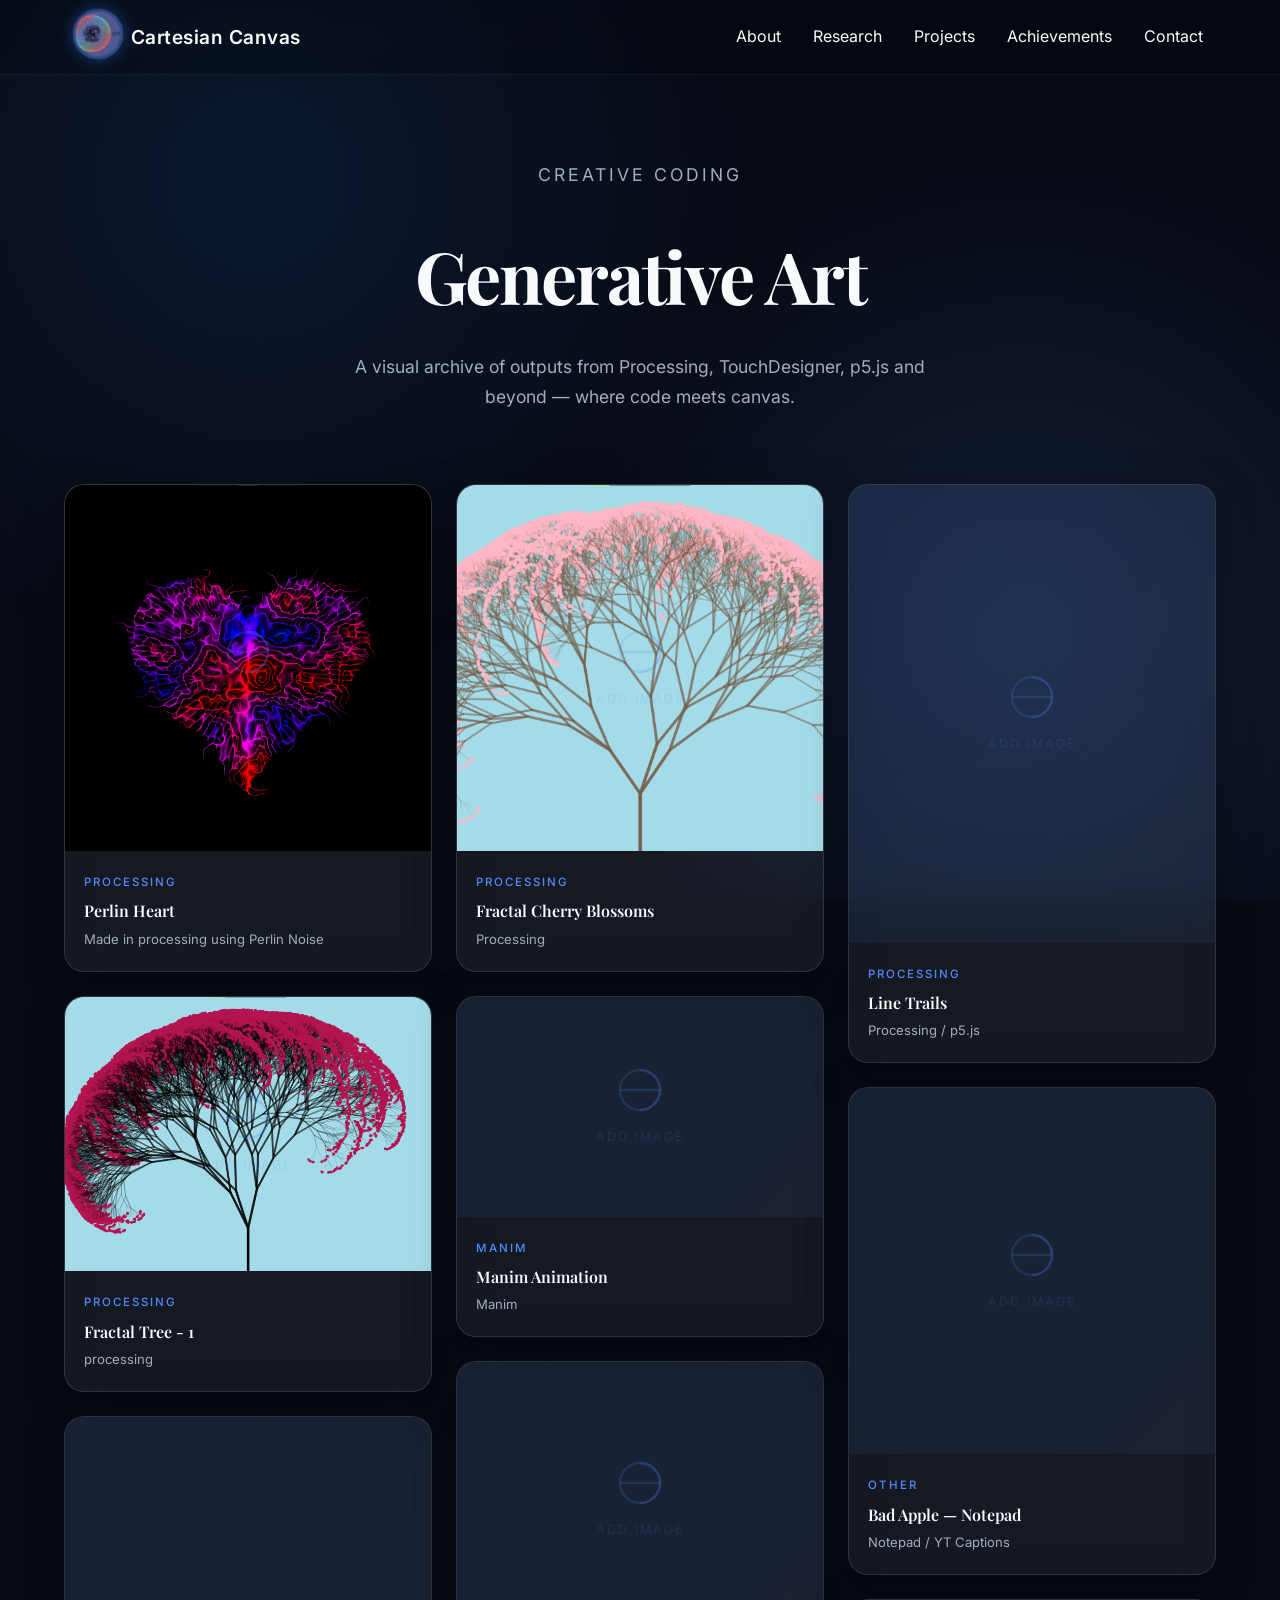
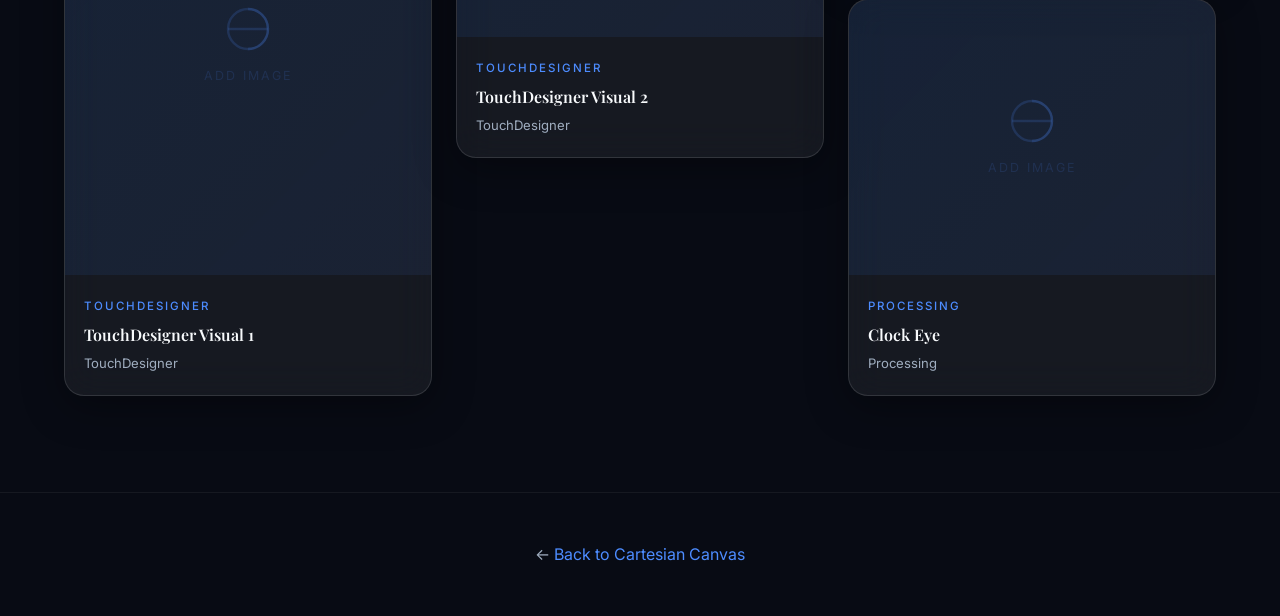
==== art.html @ 74f31d1f "Made art.html(Gallery),changed the logo to webp format and tweaked with some particle values" ====
<!DOCTYPE html>
<html lang="en">
<head>
    <meta charset="UTF-8">
    <meta name="theme-color" content="#080b14">
    <meta name="viewport" content="width=device-width, initial-scale=1.0">
    <title>Generative Art | Cartesian Canvas</title>
    <meta name="description" content="Generative art and creative coding by Shirsendu Talukder">
    <link rel="preconnect" href="https://fonts.googleapis.com">
    <link rel="preconnect" href="https://fonts.gstatic.com" crossorigin>
    <link href="https://fonts.googleapis.com/css2?family=Inter:wght@300;400;500;600;700&family=Playfair+Display:wght@400;600;700&display=swap" rel="stylesheet">
    <style>
        :root {
            --bg: #080b14;
            --bg2: #101626;
            --accent: #1A56B0;
            --accent-light: #4d8cff;
            --text: #f8fafc;
            --muted: #a0aec0;
            --glass: rgba(255,255,255,0.06);
            --glass-border: rgba(255,255,255,0.12);
            --shadow: 0 10px 40px rgba(0,0,0,0.35);
        }

        * { margin: 0; padding: 0; box-sizing: border-box; }
        html { scroll-behavior: smooth; }

        body {
            font-family: 'Inter', sans-serif;
            background: var(--bg);
            color: var(--text);
            overflow-x: hidden;
            line-height: 1.7;
            -webkit-font-smoothing: antialiased;
            -moz-osx-font-smoothing: grayscale;
        }

        body::before {
            content: "";
            position: fixed;
            inset: 0;
            background:
                radial-gradient(circle at 20% 20%, rgba(26,86,176,.18), transparent 40%),
                radial-gradient(circle at 80% 70%, rgba(77,140,255,.15), transparent 40%);
            z-index: -1;
            pointer-events: none;
        }

        /* ── NAVBAR ── */
        .navbar {
            position: fixed;
            top: 0; left: 0;
            width: 100%;
            display: flex;
            justify-content: space-between;
            align-items: center;
            padding: 1rem 6%;
            backdrop-filter: blur(12px);
            background: rgba(0,0,0,0.2);
            border-bottom: 1px solid rgba(255,255,255,0.06);
            z-index: 999;
        }

        .logo {
            display: flex;
            align-items: center;
            gap: 12px;
            text-decoration: none;
            font-size: 1.2rem;
            font-weight: 600;
            color: var(--text);
            letter-spacing: 0.5px;
        }

        .logo-img {
            height: 42px;
            width: 42px;
            object-fit: cover;
            border-radius: 50%;
            border: 2px solid rgba(77,140,255,0.5);
            box-shadow: 0 0 12px rgba(77,140,255,0.3), 0 0 24px rgba(77,140,255,0.1);
            transition: 0.35s ease;
            position: relative;
            top: -3px;
            transform: scale(1.2);
        }

        .logo:hover .logo-img {
            border-color: var(--accent-light);
            box-shadow: 0 0 18px rgba(77,140,255,0.5), 0 0 36px rgba(77,140,255,0.2);
            transform: rotate(8deg) scale(1.08);
        }

        .logo:hover { color: var(--accent-light); }

        .nav-links {
            display: flex;
            list-style: none;
            gap: 2rem;
        }

        .nav-links a {
            color: var(--text);
            text-decoration: none;
            transition: 0.3s;
        }

        .nav-links a:hover { color: var(--accent-light); }

        /* ── HERO ── */
        .gallery-hero {
            padding: 10rem 6% 3rem;
            text-align: center;
        }

        .eyebrow {
            text-transform: uppercase;
            letter-spacing: 3px;
            color: var(--accent-light);
            font-size: 0.85rem;
            margin-bottom: 1rem;
        }

        .gallery-hero h1 {
            font-family: 'Playfair Display', serif;
            font-size: clamp(2.5rem, 6vw, 4.5rem);
            font-weight: 700;
            letter-spacing: -0.03em;
            margin-bottom: 1rem;
        }

        .gallery-hero p {
            color: var(--muted);
            font-size: 1.1rem;
            max-width: 600px;
            margin: 0 auto 1.5rem;
        }

        /* ── FILTER BAR ── */
        .filter-bar {
            display: flex;
            justify-content: center;
            flex-wrap: wrap;
            gap: 0.75rem;
            padding: 0 6% 3rem;
        }

        .filter-btn {
            padding: 0.5rem 1.2rem;
            border-radius: 999px;
            border: 1px solid var(--glass-border);
            background: var(--glass);
            color: var(--muted);
            font-size: 0.85rem;
            cursor: pointer;
            transition: 0.3s;
            font-family: 'Inter', sans-serif;
        }

        .filter-btn:hover,
        .filter-btn.active {
            background: rgba(77,140,255,0.15);
            border-color: rgba(77,140,255,0.4);
            color: var(--accent-light);
        }

        /* ── MASONRY GRID ── */
        .gallery-section {
            width: min(1300px, 90%);
            margin: 0 auto;
            padding-bottom: 6rem;
        }

        .masonry-grid {
            columns: 3;
            column-gap: 1.5rem;
        }

        @media (max-width: 900px) { .masonry-grid { columns: 2; } }
        @media (max-width: 560px) { .masonry-grid { columns: 1; } }

        /* ── ART CARD ── */
        .art-card {
            break-inside: avoid;
            margin-bottom: 1.5rem;
            background: var(--glass);
            backdrop-filter: blur(18px);
            border: 1px solid var(--glass-border);
            border-radius: 20px;
            overflow: hidden;
            box-shadow: var(--shadow);
            cursor: pointer;
            transition: 0.35s;
            display: block;
        }

        .art-card:hover {
            transform: translateY(-6px) scale(1.01);
            border-color: rgba(77,140,255,0.35);
            box-shadow: 0 20px 60px rgba(0,0,0,0.5), 0 0 0 1px rgba(77,140,255,0.15);
        }

        /* Placeholder image area */
        .art-img {
            width: 100%;
            display: block;
            background: linear-gradient(135deg, rgba(26,86,176,0.15), rgba(77,140,255,0.08));
            position: relative;
            overflow: hidden;
        }

        /* Each placeholder has a different aspect ratio for masonry variety */
        .art-img.ratio-1 { padding-top: 100%; }
        .art-img.ratio-2 { padding-top: 75%; }
        .art-img.ratio-3 { padding-top: 125%; }
        .art-img.ratio-4 { padding-top: 60%; }

        .art-img img {
            position: absolute;
            inset: 0;
            width: 100%;
            height: 100%;
            object-fit: cover;
            transition: transform 0.5s ease;
        }

        .art-card:hover .art-img img {
            transform: scale(1.05);
        }

        /* Placeholder SVG shown when no image */
        .placeholder-inner {
            position: absolute;
            inset: 0;
            display: flex;
            flex-direction: column;
            align-items: center;
            justify-content: center;
            gap: 0.75rem;
            color: rgba(77,140,255,0.35);
        }

        .placeholder-inner svg {
            width: 48px;
            height: 48px;
            opacity: 0.5;
        }

        .placeholder-inner span {
            font-size: 0.78rem;
            letter-spacing: 2px;
            text-transform: uppercase;
            opacity: 0.4;
        }

        .card-info {
            padding: 1rem 1.2rem 1.3rem;
        }

        .card-tag {
            font-size: 0.72rem;
            text-transform: uppercase;
            letter-spacing: 2px;
            color: var(--accent-light);
            font-weight: 500;
        }

        .card-title {
            font-family: 'Playfair Display', serif;
            font-size: 1rem;
            font-weight: 600;
            color: var(--text);
            margin-top: 0.2rem;
        }

        .card-tool {
            color: var(--muted);
            font-size: 0.82rem;
            margin-top: 0.2rem;
        }

        /* ── LIGHTBOX ── */
        .lightbox {
            display: none;
            position: fixed;
            inset: 0;
            z-index: 9999;
            background: rgba(0,0,0,0.85);
            backdrop-filter: blur(16px);
            align-items: center;
            justify-content: center;
            padding: 2rem;
        }

        .lightbox.open {
            display: flex;
            animation: fadeIn 0.3s ease;
        }

        .lightbox-inner {
            max-width: 860px;
            width: 100%;
            background: var(--glass);
            border: 1px solid var(--glass-border);
            border-radius: 24px;
            overflow: hidden;
            box-shadow: 0 30px 80px rgba(0,0,0,0.6);
            position: relative;
        }

        .lightbox-img {
            width: 100%;
            max-height: 65vh;
            object-fit: contain;
            display: block;
            background: #0a0d18;
        }

        /* Placeholder for lightbox when no image */
        .lightbox-placeholder {
            width: 100%;
            height: 50vh;
            display: flex;
            align-items: center;
            justify-content: center;
            background: linear-gradient(135deg, rgba(26,86,176,0.12), rgba(77,140,255,0.06));
            color: rgba(77,140,255,0.3);
            font-size: 0.85rem;
            letter-spacing: 2px;
            text-transform: uppercase;
        }

        .lightbox-info {
            padding: 1.5rem 2rem;
        }

        .lightbox-info .card-tag { font-size: 0.78rem; }
        .lightbox-info .card-title {
            font-size: 1.4rem;
            margin: 0.3rem 0 0.5rem;
        }
        .lightbox-info .card-tool { font-size: 0.9rem; }

        .lightbox-close {
            position: absolute;
            top: 1rem; right: 1rem;
            background: rgba(0,0,0,0.5);
            border: 1px solid var(--glass-border);
            color: var(--text);
            width: 36px; height: 36px;
            border-radius: 50%;
            font-size: 1.1rem;
            cursor: pointer;
            display: flex;
            align-items: center;
            justify-content: center;
            transition: 0.2s;
        }

        .lightbox-close:hover {
            background: rgba(77,140,255,0.2);
            border-color: rgba(77,140,255,0.4);
        }

        /* ── FOOTER ── */
        footer {
            text-align: center;
            padding: 3rem 1rem;
            color: var(--muted);
            border-top: 1px solid rgba(255,255,255,0.06);
        }

        footer a {
            color: var(--accent-light);
            text-decoration: none;
        }

        @keyframes fadeIn {
            from { opacity: 0; transform: scale(0.97); }
            to   { opacity: 1; transform: scale(1); }
        }

        /* ── MOBILE ── */
        @media (max-width: 900px) {
            .navbar { flex-direction: column; gap: 1rem; }
            .nav-links { flex-wrap: wrap; justify-content: center; gap: 1rem; }
        }

        /* ── UPLOAD HINT ── */
        .upload-hint {
            text-align: center;
            color: var(--muted);
            font-size: 0.85rem;
            margin-bottom: 2.5rem;
            opacity: 0.6;
        }

        .upload-hint code {
            background: rgba(77,140,255,0.1);
            border: 1px solid rgba(77,140,255,0.2);
            padding: 0.1rem 0.5rem;
            border-radius: 6px;
            color: var(--accent-light);
            font-size: 0.82rem;
        }
    </style>
</head>
<body>

<!-- NAVBAR -->
<nav class="navbar">
    <a href="index.html" class="logo">
        <img src="CartesianCanvas.webp" alt="Cartesian Canvas Logo" class="logo-img">
        Cartesian Canvas
    </a>
    <ul class="nav-links">
        <li><a href="index.html#about">About</a></li>
        <li><a href="index.html#research">Research</a></li>
        <li><a href="index.html#projects">Projects</a></li>
        <li><a href="index.html#achievements">Achievements</a></li>
        <li><a href="index.html#contact">Contact</a></li>
    </ul>
</nav>

<!-- HERO -->
<section class="gallery-hero">
    <p class="eyebrow">Creative Coding</p>
    <h1>Generative Art</h1>
    <p>A visual archive of outputs from Processing, TouchDesigner, p5.js and beyond — where code meets canvas.</p>
</section>

<!-- GALLERY -->
<section class="gallery-section">

    <div class="masonry-grid" id="artGrid">
        <div class="art-card" data-tag="processing" data-title="Perlin Heart" data-tool="Processing" onclick="openLightbox(this)">
            <div class="art-img ratio-1">
                <img src="assets/perlin_heart.png" alt="Perlin Heart">
                <div class="placeholder-inner">
                    <svg viewBox="0 0 24 24" fill="none" stroke="currentColor" stroke-width="1.2"><circle cx="12" cy="12" r="10"/><path d="M12 2a10 10 0 0 1 0 20"/><path d="M2 12h20"/></svg>
                    <span>Add Image</span>
                </div>
            </div>
            <div class="card-info">
                <span class="card-tag">Processing</span>
                <h3 class="card-title">Perlin Heart</h3>
                <p class="card-tool">Made in processing using Perlin Noise</p>
            </div>
        </div>

        <div class="art-card" data-tag="Processing" data-title="Fractal Tree - 1" data-tool="processing" onclick="openLightbox(this)">
            <div class="art-img ratio-2">
                <img src="assets/fractree_1.png" alt="Fractal Tree - 1">
                <div class="placeholder-inner">
                    <svg viewBox="0 0 24 24" fill="none" stroke="currentColor" stroke-width="1.2"><circle cx="12" cy="12" r="10"/><path d="M12 2a10 10 0 0 1 0 20"/><path d="M2 12h20"/></svg>
                    <span>Add Image</span>
                </div>
            </div>
            <div class="card-info">
                <span class="card-tag">processing</span>
                <h3 class="card-title">Fractal Tree - 1</h3>
                <p class="card-tool">processing</p>
            </div>
        </div>

        <div class="art-card" data-tag="touchdesigner" data-title="TouchDesigner Visual 1" data-tool="TouchDesigner" onclick="openLightbox(this)">
            <div class="art-img ratio-3">
                <!-- <img src="art/td-visual-1.png" alt="TouchDesigner Visual"> -->
                <div class="placeholder-inner">
                    <svg viewBox="0 0 24 24" fill="none" stroke="currentColor" stroke-width="1.2"><circle cx="12" cy="12" r="10"/><path d="M12 2a10 10 0 0 1 0 20"/><path d="M2 12h20"/></svg>
                    <span>Add Image</span>
                </div>
            </div>
            <div class="card-info">
                <span class="card-tag">TouchDesigner</span>
                <h3 class="card-title">TouchDesigner Visual 1</h3>
                <p class="card-tool">TouchDesigner</p>
            </div>
        </div>

        <div class="art-card" data-tag="processing" data-title="Fractal Cherry Blossoms" data-tool="Processing" onclick="openLightbox(this)">
            <div class="art-img ratio-1">
            <img src="assets/frac_cherry.png" alt="Fractal Cherry Blossoms">
                <div class="placeholder-inner">
                    <svg viewBox="0 0 24 24" fill="none" stroke="currentColor" stroke-width="1.2"><circle cx="12" cy="12" r="10"/><path d="M12 2a10 10 0 0 1 0 20"/><path d="M2 12h20"/></svg>
                    <span>Add Image</span>
                </div>
            </div>
            <div class="card-info">
                <span class="card-tag">Processing</span>
                <h3 class="card-title">Fractal Cherry Blossoms</h3>
                <p class="card-tool">Processing</p>
            </div>
        </div>

        <div class="art-card" data-tag="manim" data-title="Manim Animation" data-tool="Manim" onclick="openLightbox(this)">
            <div class="art-img ratio-4">
                <!-- <img src="art/manim-1.png" alt="Manim Animation"> -->
                <div class="placeholder-inner">
                    <svg viewBox="0 0 24 24" fill="none" stroke="currentColor" stroke-width="1.2"><circle cx="12" cy="12" r="10"/><path d="M12 2a10 10 0 0 1 0 20"/><path d="M2 12h20"/></svg>
                    <span>Add Image</span>
                </div>
            </div>
            <div class="card-info">
                <span class="card-tag">Manim</span>
                <h3 class="card-title">Manim Animation</h3>
                <p class="card-tool">Manim</p>
            </div>
        </div>

        <div class="art-card" data-tag="touchdesigner" data-title="TouchDesigner Visual 2" data-tool="TouchDesigner" onclick="openLightbox(this)">
            <div class="art-img ratio-2">
                <!-- <img src="art/td-visual-2.png" alt="TouchDesigner Visual 2"> -->
                <div class="placeholder-inner">
                    <svg viewBox="0 0 24 24" fill="none" stroke="currentColor" stroke-width="1.2"><circle cx="12" cy="12" r="10"/><path d="M12 2a10 10 0 0 1 0 20"/><path d="M2 12h20"/></svg>
                    <span>Add Image</span>
                </div>
            </div>
            <div class="card-info">
                <span class="card-tag">TouchDesigner</span>
                <h3 class="card-title">TouchDesigner Visual 2</h3>
                <p class="card-tool">TouchDesigner</p>
            </div>
        </div>

        <div class="art-card" data-tag="processing" data-title="Line Trails" data-tool="Processing / p5.js" onclick="openLightbox(this)">
            <div class="art-img ratio-3">
                <!-- <img src="art/line-trails.png" alt="Line Trails"> -->
                <div class="placeholder-inner">
                    <svg viewBox="0 0 24 24" fill="none" stroke="currentColor" stroke-width="1.2"><circle cx="12" cy="12" r="10"/><path d="M12 2a10 10 0 0 1 0 20"/><path d="M2 12h20"/></svg>
                    <span>Add Image</span>
                </div>
            </div>
            <div class="card-info">
                <span class="card-tag">Processing</span>
                <h3 class="card-title">Line Trails</h3>
                <p class="card-tool">Processing / p5.js</p>
            </div>
        </div>

        <div class="art-card" data-tag="other" data-title="Bad Apple — Notepad" data-tool="Notepad / YT Captions" onclick="openLightbox(this)">
            <div class="art-img ratio-1">
                <!-- <img src="art/bad-apple.png" alt="Bad Apple on Notepad"> -->
                <div class="placeholder-inner">
                    <svg viewBox="0 0 24 24" fill="none" stroke="currentColor" stroke-width="1.2"><circle cx="12" cy="12" r="10"/><path d="M12 2a10 10 0 0 1 0 20"/><path d="M2 12h20"/></svg>
                    <span>Add Image</span>
                </div>
            </div>
            <div class="card-info">
                <span class="card-tag">Other</span>
                <h3 class="card-title">Bad Apple — Notepad</h3>
                <p class="card-tool">Notepad / YT Captions</p>
            </div>
        </div>

        <div class="art-card" data-tag="processing" data-title="Clock Eye" data-tool="Processing" onclick="openLightbox(this)">
            <div class="art-img ratio-2">
                <!-- <img src="art/clock-eye.png" alt="Clock Eye"> -->
                <div class="placeholder-inner">
                    <svg viewBox="0 0 24 24" fill="none" stroke="currentColor" stroke-width="1.2"><circle cx="12" cy="12" r="10"/><path d="M12 2a10 10 0 0 1 0 20"/><path d="M2 12h20"/></svg>
                    <span>Add Image</span>
                </div>
            </div>
            <div class="card-info">
                <span class="card-tag">Processing</span>
                <h3 class="card-title">Clock Eye</h3>
                <p class="card-tool">Processing</p>
            </div>
        </div>

    </div>
</section>

<!-- LIGHTBOX -->
<div class="lightbox" id="lightbox" onclick="closeLightboxOutside(event)">
    <div class="lightbox-inner">
        <button class="lightbox-close" onclick="closeLightbox()">✕</button>
        <div id="lightbox-img-wrap"></div>
        <div class="lightbox-info">
            <span class="card-tag" id="lb-tag"></span>
            <h3 class="card-title" id="lb-title"></h3>
            <p class="card-tool" id="lb-tool"></p>
        </div>
    </div>
</div>

<!-- FOOTER -->
<footer>
    <p>← <a href="index.html">Back to Cartesian Canvas</a></p>
</footer>

<script>
    // Lightbox
    function openLightbox(card) {
        const img = card.querySelector('img');
        const wrap = document.getElementById('lightbox-img-wrap');
        if (img) {
            wrap.innerHTML = `<img class="lightbox-img" src="${img.src}" alt="${img.alt}">`;
        } else {
            wrap.innerHTML = `<div class="lightbox-placeholder">No image yet — add src to this card</div>`;
        }
        document.getElementById('lb-tag').textContent = card.dataset.tag.toUpperCase();
        document.getElementById('lb-title').textContent = card.dataset.title;
        document.getElementById('lb-tool').textContent = card.dataset.tool;
        document.getElementById('lightbox').classList.add('open');
    }

    function closeLightbox() {
        document.getElementById('lightbox').classList.remove('open');
    }

    function closeLightboxOutside(e) {
        if (e.target === document.getElementById('lightbox')) closeLightbox();
    }

    document.addEventListener('keydown', e => {
        if (e.key === 'Escape') closeLightbox();
    });
</script>

</body>
</html>
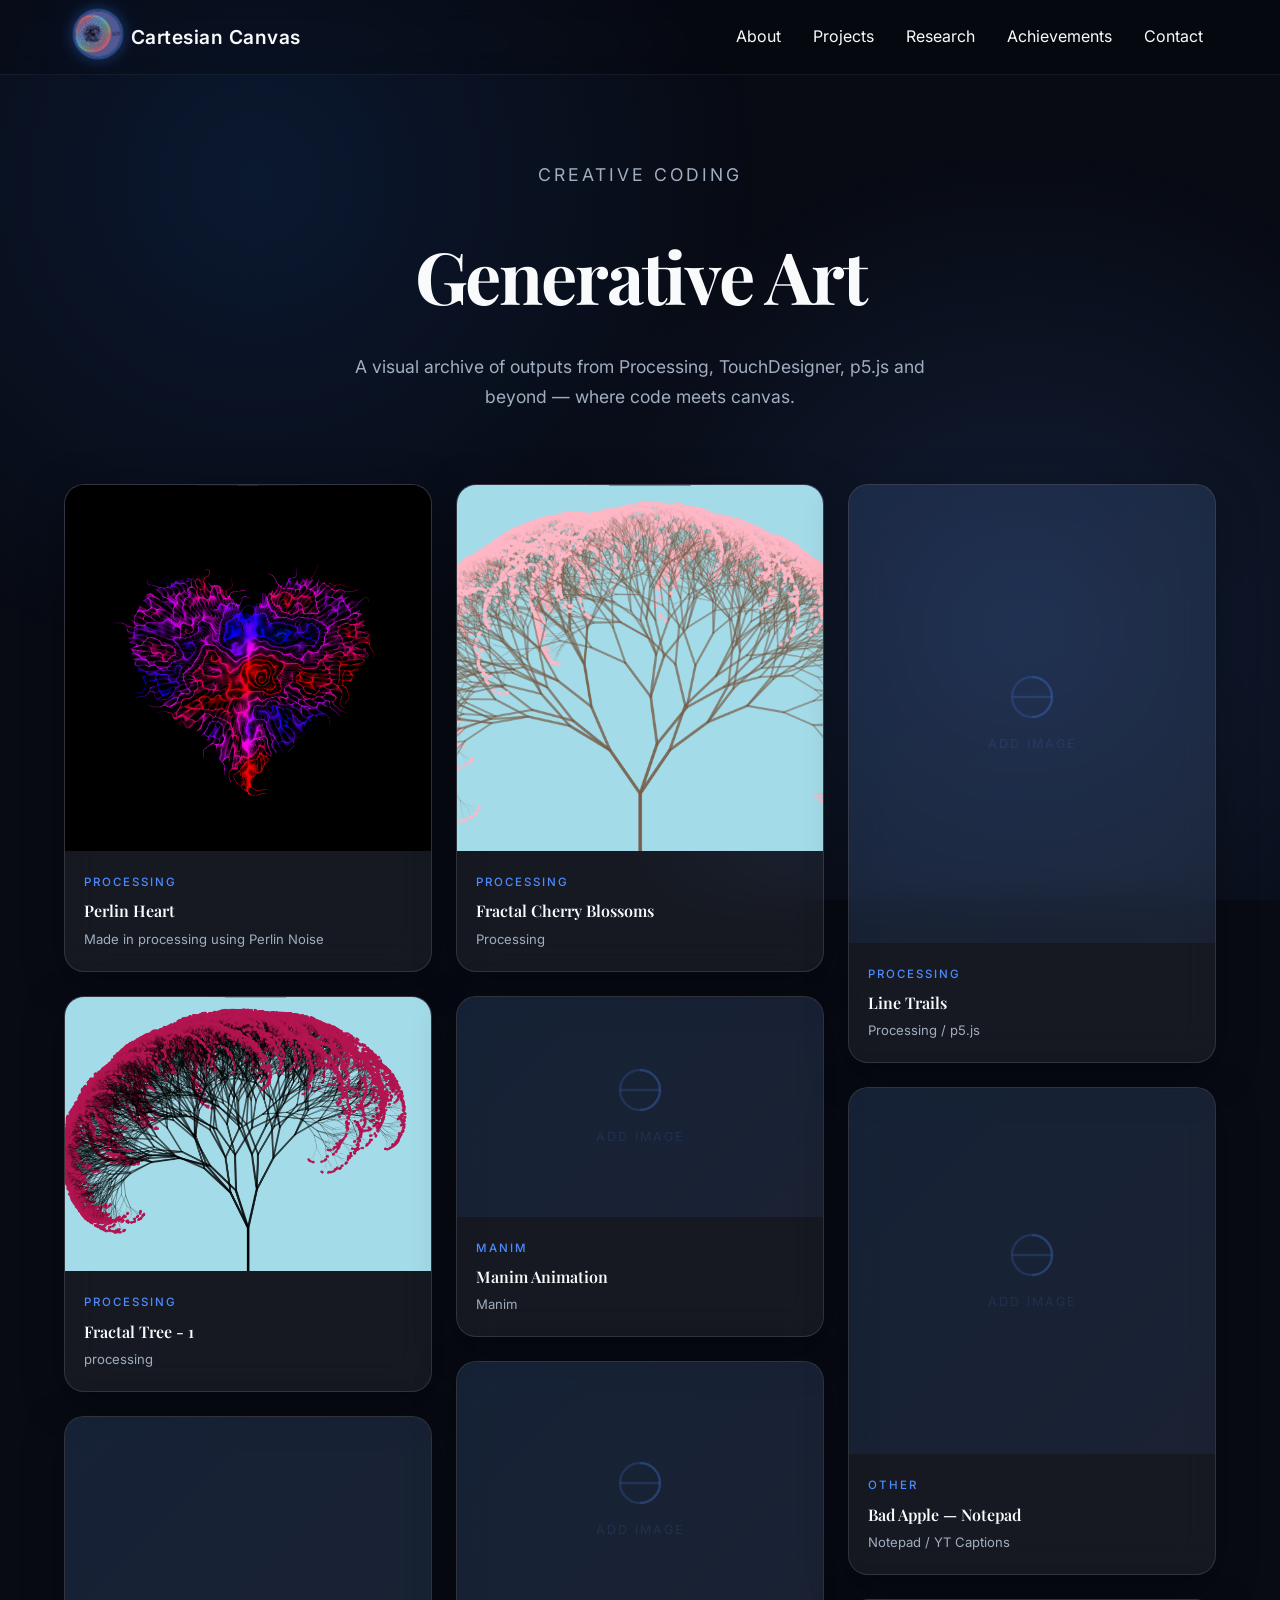
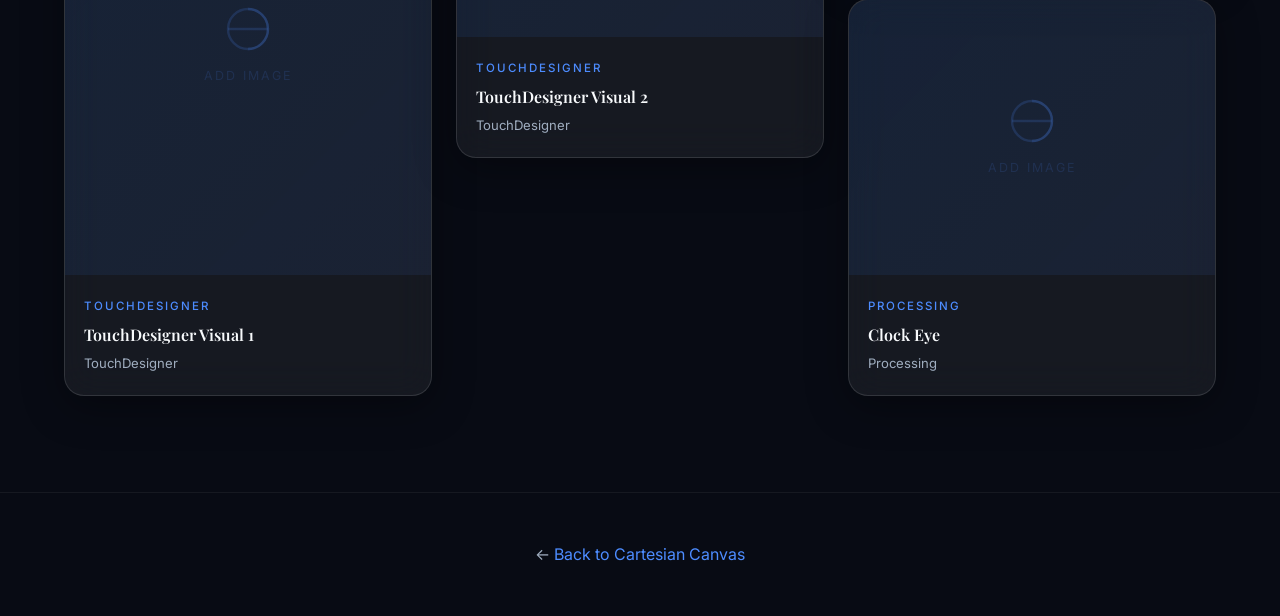
==== commit 7895809a: "Made a new Gallery Section Which contains Desmos Art and Generative Art" ====
--- a/art.html
+++ b/art.html
@@ -415,8 +415,8 @@
     </a>
     <ul class="nav-links">
         <li><a href="index.html#about">About</a></li>
+        <li><a href="index.html#projects">Projects</a></li>
         <li><a href="index.html#research">Research</a></li>
-        <li><a href="index.html#projects">Projects</a></li>
         <li><a href="index.html#achievements">Achievements</a></li>
         <li><a href="index.html#contact">Contact</a></li>
     </ul>
@@ -436,10 +436,6 @@
         <div class="art-card" data-tag="processing" data-title="Perlin Heart" data-tool="Processing" onclick="openLightbox(this)">
             <div class="art-img ratio-1">
                 <img src="assets/perlin_heart.png" alt="Perlin Heart">
-                <div class="placeholder-inner">
-                    <svg viewBox="0 0 24 24" fill="none" stroke="currentColor" stroke-width="1.2"><circle cx="12" cy="12" r="10"/><path d="M12 2a10 10 0 0 1 0 20"/><path d="M2 12h20"/></svg>
-                    <span>Add Image</span>
-                </div>
             </div>
             <div class="card-info">
                 <span class="card-tag">Processing</span>
@@ -451,10 +447,6 @@
         <div class="art-card" data-tag="Processing" data-title="Fractal Tree - 1" data-tool="processing" onclick="openLightbox(this)">
             <div class="art-img ratio-2">
                 <img src="assets/fractree_1.png" alt="Fractal Tree - 1">
-                <div class="placeholder-inner">
-                    <svg viewBox="0 0 24 24" fill="none" stroke="currentColor" stroke-width="1.2"><circle cx="12" cy="12" r="10"/><path d="M12 2a10 10 0 0 1 0 20"/><path d="M2 12h20"/></svg>
-                    <span>Add Image</span>
-                </div>
             </div>
             <div class="card-info">
                 <span class="card-tag">processing</span>
@@ -481,10 +473,6 @@
         <div class="art-card" data-tag="processing" data-title="Fractal Cherry Blossoms" data-tool="Processing" onclick="openLightbox(this)">
             <div class="art-img ratio-1">
             <img src="assets/frac_cherry.png" alt="Fractal Cherry Blossoms">
-                <div class="placeholder-inner">
-                    <svg viewBox="0 0 24 24" fill="none" stroke="currentColor" stroke-width="1.2"><circle cx="12" cy="12" r="10"/><path d="M12 2a10 10 0 0 1 0 20"/><path d="M2 12h20"/></svg>
-                    <span>Add Image</span>
-                </div>
             </div>
             <div class="card-info">
                 <span class="card-tag">Processing</span>
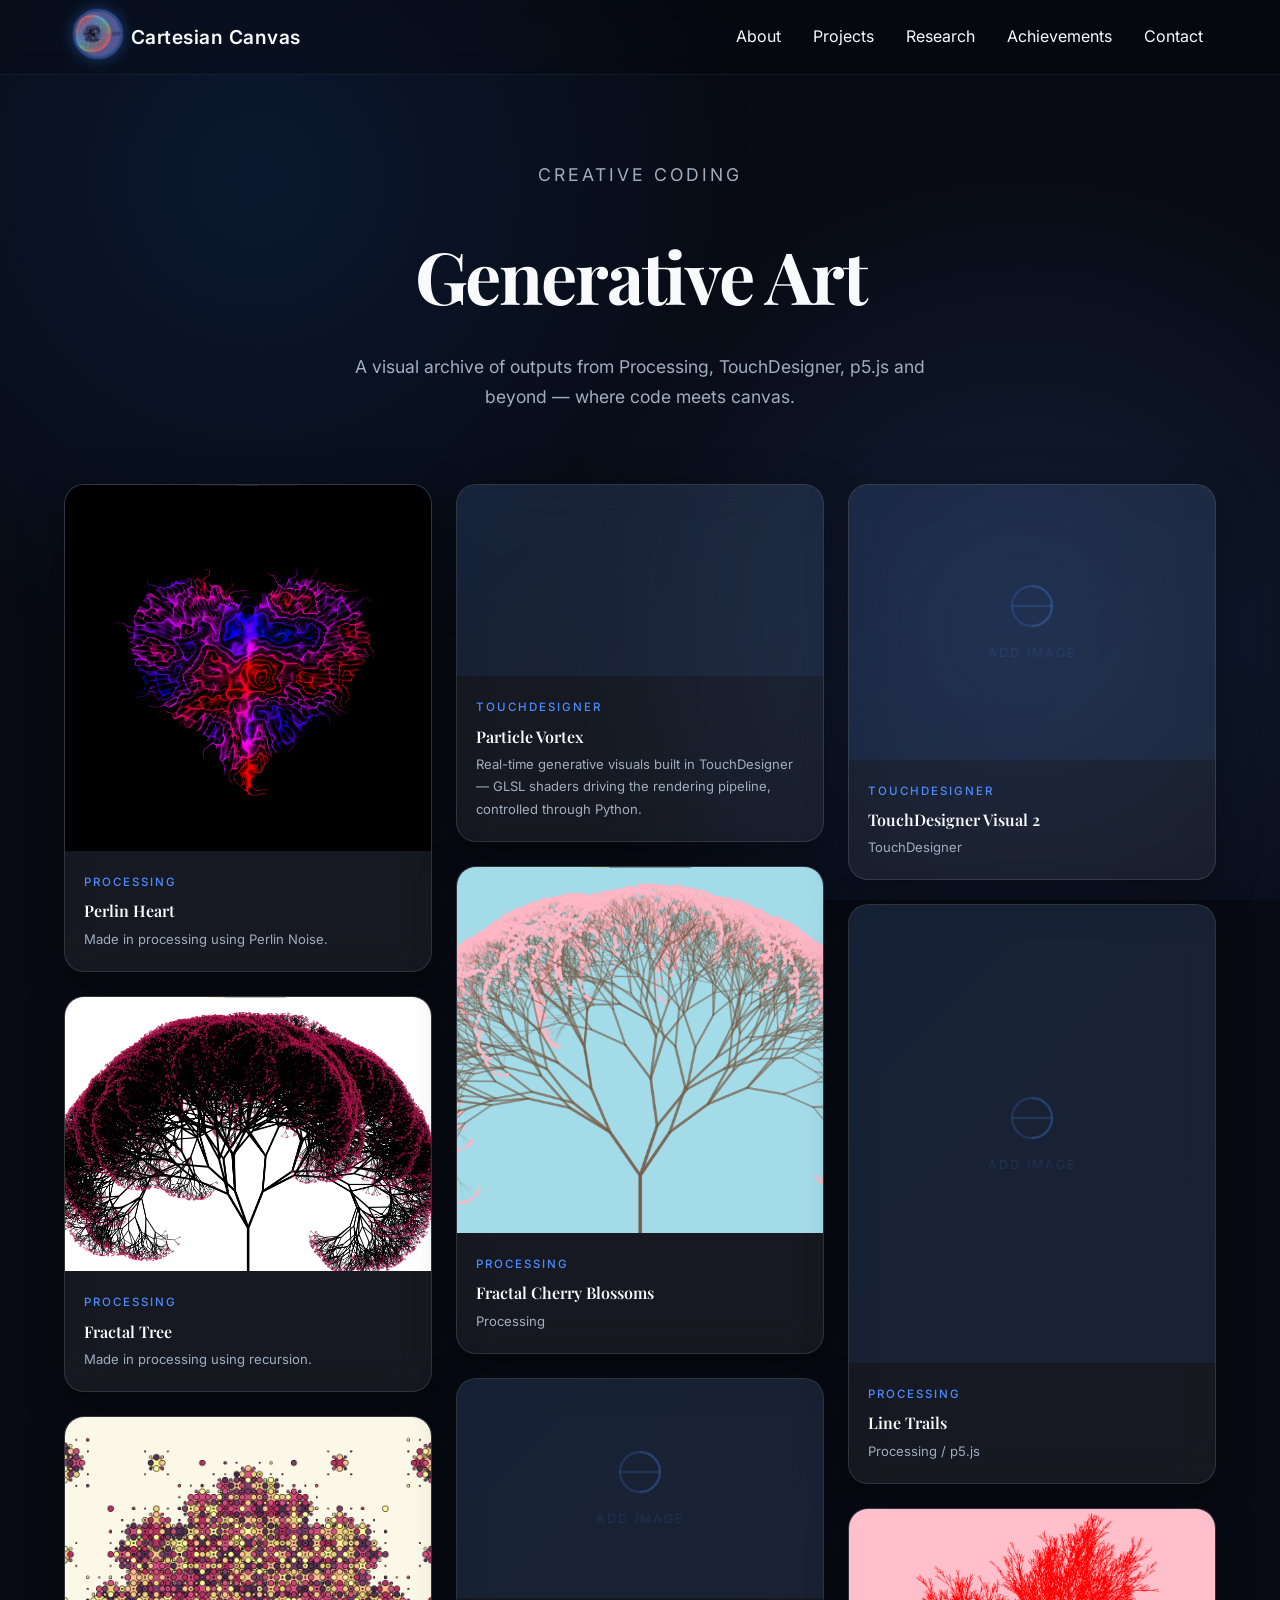
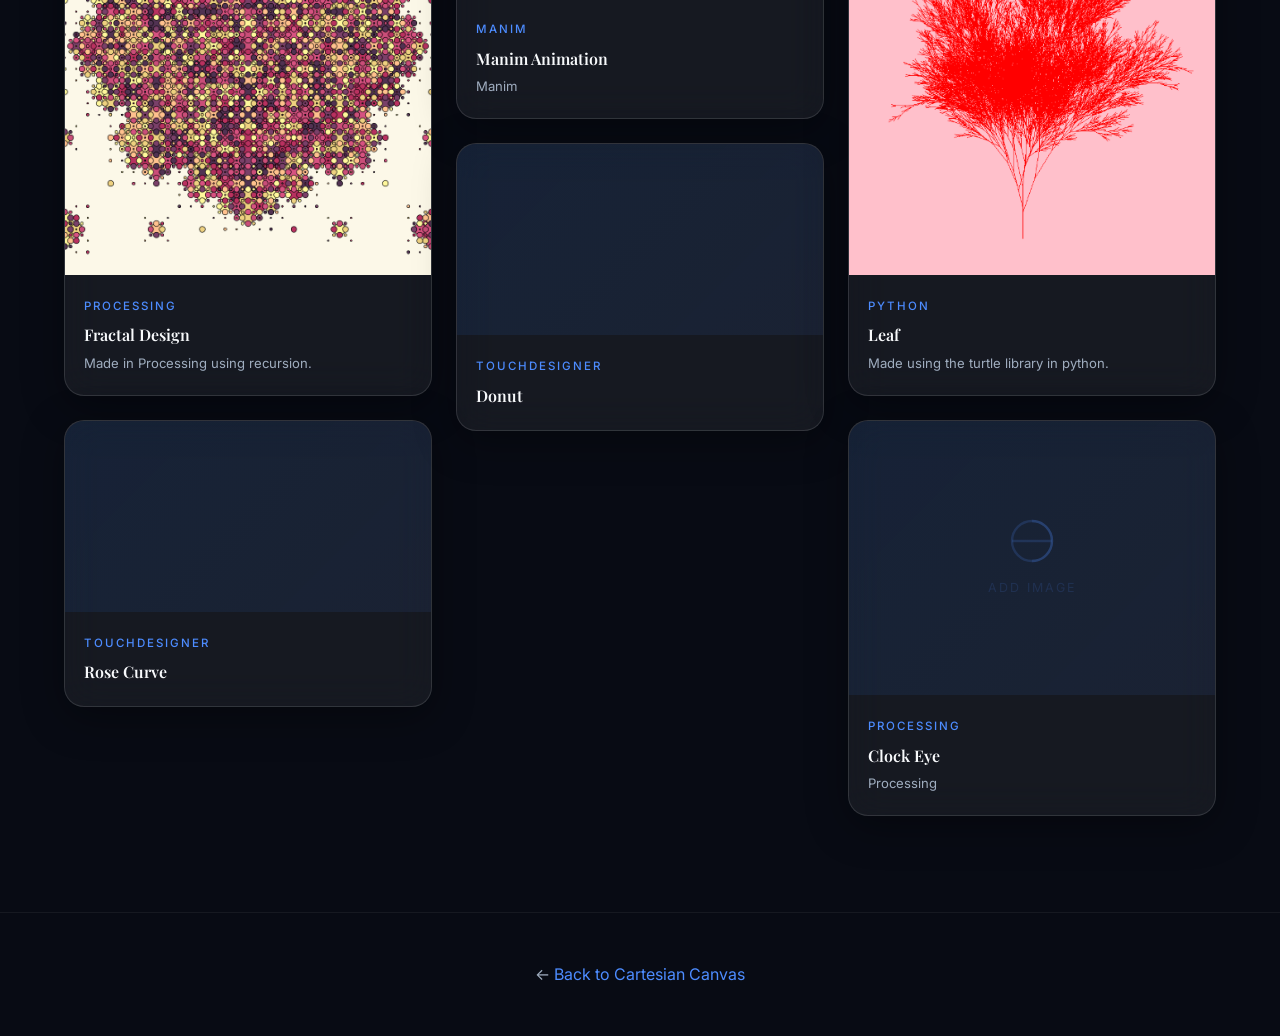
==== commit b3449ca2: "Added Videos" ====
--- a/art.html
+++ b/art.html
@@ -1,610 +1,628 @@
 <!DOCTYPE html>
 <html lang="en">
-<head>
-    <meta charset="UTF-8">
-    <meta name="theme-color" content="#080b14">
-    <meta name="viewport" content="width=device-width, initial-scale=1.0">
-    <title>Generative Art | Cartesian Canvas</title>
-    <meta name="description" content="Generative art and creative coding by Shirsendu Talukder">
-    <link rel="preconnect" href="https://fonts.googleapis.com">
-    <link rel="preconnect" href="https://fonts.gstatic.com" crossorigin>
-    <link href="https://fonts.googleapis.com/css2?family=Inter:wght@300;400;500;600;700&family=Playfair+Display:wght@400;600;700&display=swap" rel="stylesheet">
-    <style>
-        :root {
-            --bg: #080b14;
-            --bg2: #101626;
-            --accent: #1A56B0;
-            --accent-light: #4d8cff;
-            --text: #f8fafc;
-            --muted: #a0aec0;
-            --glass: rgba(255,255,255,0.06);
-            --glass-border: rgba(255,255,255,0.12);
-            --shadow: 0 10px 40px rgba(0,0,0,0.35);
-        }
-
-        * { margin: 0; padding: 0; box-sizing: border-box; }
-        html { scroll-behavior: smooth; }
-
-        body {
-            font-family: 'Inter', sans-serif;
-            background: var(--bg);
-            color: var(--text);
-            overflow-x: hidden;
-            line-height: 1.7;
-            -webkit-font-smoothing: antialiased;
-            -moz-osx-font-smoothing: grayscale;
-        }
-
-        body::before {
-            content: "";
-            position: fixed;
-            inset: 0;
-            background:
-                radial-gradient(circle at 20% 20%, rgba(26,86,176,.18), transparent 40%),
-                radial-gradient(circle at 80% 70%, rgba(77,140,255,.15), transparent 40%);
-            z-index: -1;
-            pointer-events: none;
-        }
-
-        /* ── NAVBAR ── */
-        .navbar {
-            position: fixed;
-            top: 0; left: 0;
-            width: 100%;
-            display: flex;
-            justify-content: space-between;
-            align-items: center;
-            padding: 1rem 6%;
-            backdrop-filter: blur(12px);
-            background: rgba(0,0,0,0.2);
-            border-bottom: 1px solid rgba(255,255,255,0.06);
-            z-index: 999;
-        }
-
-        .logo {
-            display: flex;
-            align-items: center;
-            gap: 12px;
-            text-decoration: none;
-            font-size: 1.2rem;
-            font-weight: 600;
-            color: var(--text);
-            letter-spacing: 0.5px;
-        }
-
-        .logo-img {
-            height: 42px;
-            width: 42px;
-            object-fit: cover;
-            border-radius: 50%;
-            border: 2px solid rgba(77,140,255,0.5);
-            box-shadow: 0 0 12px rgba(77,140,255,0.3), 0 0 24px rgba(77,140,255,0.1);
-            transition: 0.35s ease;
-            position: relative;
-            top: -3px;
-            transform: scale(1.2);
-        }
-
-        .logo:hover .logo-img {
-            border-color: var(--accent-light);
-            box-shadow: 0 0 18px rgba(77,140,255,0.5), 0 0 36px rgba(77,140,255,0.2);
-            transform: rotate(8deg) scale(1.08);
-        }
-
-        .logo:hover { color: var(--accent-light); }
-
-        .nav-links {
-            display: flex;
-            list-style: none;
-            gap: 2rem;
-        }
-
-        .nav-links a {
-            color: var(--text);
-            text-decoration: none;
-            transition: 0.3s;
-        }
-
-        .nav-links a:hover { color: var(--accent-light); }
-
-        /* ── HERO ── */
-        .gallery-hero {
-            padding: 10rem 6% 3rem;
-            text-align: center;
-        }
-
-        .eyebrow {
-            text-transform: uppercase;
-            letter-spacing: 3px;
-            color: var(--accent-light);
-            font-size: 0.85rem;
-            margin-bottom: 1rem;
-        }
-
-        .gallery-hero h1 {
-            font-family: 'Playfair Display', serif;
-            font-size: clamp(2.5rem, 6vw, 4.5rem);
-            font-weight: 700;
-            letter-spacing: -0.03em;
-            margin-bottom: 1rem;
-        }
-
-        .gallery-hero p {
-            color: var(--muted);
-            font-size: 1.1rem;
-            max-width: 600px;
-            margin: 0 auto 1.5rem;
-        }
-
-        /* ── FILTER BAR ── */
-        .filter-bar {
-            display: flex;
-            justify-content: center;
-            flex-wrap: wrap;
-            gap: 0.75rem;
-            padding: 0 6% 3rem;
-        }
-
-        .filter-btn {
-            padding: 0.5rem 1.2rem;
-            border-radius: 999px;
-            border: 1px solid var(--glass-border);
-            background: var(--glass);
-            color: var(--muted);
-            font-size: 0.85rem;
-            cursor: pointer;
-            transition: 0.3s;
-            font-family: 'Inter', sans-serif;
-        }
-
-        .filter-btn:hover,
-        .filter-btn.active {
-            background: rgba(77,140,255,0.15);
-            border-color: rgba(77,140,255,0.4);
-            color: var(--accent-light);
-        }
-
-        /* ── MASONRY GRID ── */
-        .gallery-section {
-            width: min(1300px, 90%);
-            margin: 0 auto;
-            padding-bottom: 6rem;
-        }
-
-        .masonry-grid {
-            columns: 3;
-            column-gap: 1.5rem;
-        }
-
-        @media (max-width: 900px) { .masonry-grid { columns: 2; } }
-        @media (max-width: 560px) { .masonry-grid { columns: 1; } }
-
-        /* ── ART CARD ── */
-        .art-card {
-            break-inside: avoid;
-            margin-bottom: 1.5rem;
-            background: var(--glass);
-            backdrop-filter: blur(18px);
-            border: 1px solid var(--glass-border);
-            border-radius: 20px;
-            overflow: hidden;
-            box-shadow: var(--shadow);
-            cursor: pointer;
-            transition: 0.35s;
-            display: block;
-        }
-
-        .art-card:hover {
-            transform: translateY(-6px) scale(1.01);
-            border-color: rgba(77,140,255,0.35);
-            box-shadow: 0 20px 60px rgba(0,0,0,0.5), 0 0 0 1px rgba(77,140,255,0.15);
-        }
-
-        /* Placeholder image area */
-        .art-img {
-            width: 100%;
-            display: block;
-            background: linear-gradient(135deg, rgba(26,86,176,0.15), rgba(77,140,255,0.08));
-            position: relative;
-            overflow: hidden;
-        }
-
-        /* Each placeholder has a different aspect ratio for masonry variety */
-        .art-img.ratio-1 { padding-top: 100%; }
-        .art-img.ratio-2 { padding-top: 75%; }
-        .art-img.ratio-3 { padding-top: 125%; }
-        .art-img.ratio-4 { padding-top: 60%; }
-
-        .art-img img {
-            position: absolute;
-            inset: 0;
-            width: 100%;
-            height: 100%;
-            object-fit: cover;
-            transition: transform 0.5s ease;
-        }
-
-        .art-card:hover .art-img img {
-            transform: scale(1.05);
-        }
-
-        /* Placeholder SVG shown when no image */
-        .placeholder-inner {
-            position: absolute;
-            inset: 0;
-            display: flex;
-            flex-direction: column;
-            align-items: center;
-            justify-content: center;
-            gap: 0.75rem;
-            color: rgba(77,140,255,0.35);
-        }
-
-        .placeholder-inner svg {
-            width: 48px;
-            height: 48px;
-            opacity: 0.5;
-        }
-
-        .placeholder-inner span {
-            font-size: 0.78rem;
-            letter-spacing: 2px;
-            text-transform: uppercase;
-            opacity: 0.4;
-        }
-
-        .card-info {
-            padding: 1rem 1.2rem 1.3rem;
-        }
-
-        .card-tag {
-            font-size: 0.72rem;
-            text-transform: uppercase;
-            letter-spacing: 2px;
-            color: var(--accent-light);
-            font-weight: 500;
-        }
-
-        .card-title {
-            font-family: 'Playfair Display', serif;
-            font-size: 1rem;
-            font-weight: 600;
-            color: var(--text);
-            margin-top: 0.2rem;
-        }
-
-        .card-tool {
-            color: var(--muted);
-            font-size: 0.82rem;
-            margin-top: 0.2rem;
-        }
-
-        /* ── LIGHTBOX ── */
-        .lightbox {
-            display: none;
-            position: fixed;
-            inset: 0;
-            z-index: 9999;
-            background: rgba(0,0,0,0.85);
-            backdrop-filter: blur(16px);
-            align-items: center;
-            justify-content: center;
-            padding: 2rem;
-        }
-
-        .lightbox.open {
-            display: flex;
-            animation: fadeIn 0.3s ease;
-        }
-
-        .lightbox-inner {
-            max-width: 860px;
-            width: 100%;
-            background: var(--glass);
-            border: 1px solid var(--glass-border);
-            border-radius: 24px;
-            overflow: hidden;
-            box-shadow: 0 30px 80px rgba(0,0,0,0.6);
-            position: relative;
-        }
-
-        .lightbox-img {
-            width: 100%;
-            max-height: 65vh;
-            object-fit: contain;
-            display: block;
-            background: #0a0d18;
-        }
-
-        /* Placeholder for lightbox when no image */
-        .lightbox-placeholder {
-            width: 100%;
-            height: 50vh;
-            display: flex;
-            align-items: center;
-            justify-content: center;
-            background: linear-gradient(135deg, rgba(26,86,176,0.12), rgba(77,140,255,0.06));
-            color: rgba(77,140,255,0.3);
-            font-size: 0.85rem;
-            letter-spacing: 2px;
-            text-transform: uppercase;
-        }
-
-        .lightbox-info {
-            padding: 1.5rem 2rem;
-        }
-
-        .lightbox-info .card-tag { font-size: 0.78rem; }
-        .lightbox-info .card-title {
-            font-size: 1.4rem;
-            margin: 0.3rem 0 0.5rem;
-        }
-        .lightbox-info .card-tool { font-size: 0.9rem; }
-
-        .lightbox-close {
-            position: absolute;
-            top: 1rem; right: 1rem;
-            background: rgba(0,0,0,0.5);
-            border: 1px solid var(--glass-border);
-            color: var(--text);
-            width: 36px; height: 36px;
-            border-radius: 50%;
-            font-size: 1.1rem;
-            cursor: pointer;
-            display: flex;
-            align-items: center;
-            justify-content: center;
-            transition: 0.2s;
-        }
-
-        .lightbox-close:hover {
-            background: rgba(77,140,255,0.2);
-            border-color: rgba(77,140,255,0.4);
-        }
-
-        /* ── FOOTER ── */
-        footer {
-            text-align: center;
-            padding: 3rem 1rem;
-            color: var(--muted);
-            border-top: 1px solid rgba(255,255,255,0.06);
-        }
-
-        footer a {
-            color: var(--accent-light);
-            text-decoration: none;
-        }
-
-        @keyframes fadeIn {
-            from { opacity: 0; transform: scale(0.97); }
-            to   { opacity: 1; transform: scale(1); }
-        }
-
-        /* ── MOBILE ── */
-        @media (max-width: 900px) {
-            .navbar { flex-direction: column; gap: 1rem; }
-            .nav-links { flex-wrap: wrap; justify-content: center; gap: 1rem; }
-        }
-
-        /* ── UPLOAD HINT ── */
-        .upload-hint {
-            text-align: center;
-            color: var(--muted);
-            font-size: 0.85rem;
-            margin-bottom: 2.5rem;
-            opacity: 0.6;
-        }
-
-        .upload-hint code {
-            background: rgba(77,140,255,0.1);
-            border: 1px solid rgba(77,140,255,0.2);
-            padding: 0.1rem 0.5rem;
-            border-radius: 6px;
-            color: var(--accent-light);
-            font-size: 0.82rem;
-        }
-    </style>
-</head>
-<body>
-
-<!-- NAVBAR -->
-<nav class="navbar">
-    <a href="index.html" class="logo">
-        <img src="CartesianCanvas.webp" alt="Cartesian Canvas Logo" class="logo-img">
-        Cartesian Canvas
-    </a>
-    <ul class="nav-links">
-        <li><a href="index.html#about">About</a></li>
-        <li><a href="index.html#projects">Projects</a></li>
-        <li><a href="index.html#research">Research</a></li>
-        <li><a href="index.html#achievements">Achievements</a></li>
-        <li><a href="index.html#contact">Contact</a></li>
-    </ul>
-</nav>
-
-<!-- HERO -->
-<section class="gallery-hero">
-    <p class="eyebrow">Creative Coding</p>
-    <h1>Generative Art</h1>
-    <p>A visual archive of outputs from Processing, TouchDesigner, p5.js and beyond — where code meets canvas.</p>
-</section>
-
-<!-- GALLERY -->
-<section class="gallery-section">
-
-    <div class="masonry-grid" id="artGrid">
-        <div class="art-card" data-tag="processing" data-title="Perlin Heart" data-tool="Processing" onclick="openLightbox(this)">
-            <div class="art-img ratio-1">
-                <img src="assets/perlin_heart.png" alt="Perlin Heart">
-            </div>
-            <div class="card-info">
-                <span class="card-tag">Processing</span>
-                <h3 class="card-title">Perlin Heart</h3>
-                <p class="card-tool">Made in processing using Perlin Noise</p>
-            </div>
-        </div>
-
-        <div class="art-card" data-tag="Processing" data-title="Fractal Tree - 1" data-tool="processing" onclick="openLightbox(this)">
-            <div class="art-img ratio-2">
-                <img src="assets/fractree_1.png" alt="Fractal Tree - 1">
-            </div>
-            <div class="card-info">
-                <span class="card-tag">processing</span>
-                <h3 class="card-title">Fractal Tree - 1</h3>
-                <p class="card-tool">processing</p>
-            </div>
-        </div>
-
-        <div class="art-card" data-tag="touchdesigner" data-title="TouchDesigner Visual 1" data-tool="TouchDesigner" onclick="openLightbox(this)">
-            <div class="art-img ratio-3">
-                <!-- <img src="art/td-visual-1.png" alt="TouchDesigner Visual"> -->
-                <div class="placeholder-inner">
-                    <svg viewBox="0 0 24 24" fill="none" stroke="currentColor" stroke-width="1.2"><circle cx="12" cy="12" r="10"/><path d="M12 2a10 10 0 0 1 0 20"/><path d="M2 12h20"/></svg>
-                    <span>Add Image</span>
-                </div>
-            </div>
-            <div class="card-info">
-                <span class="card-tag">TouchDesigner</span>
-                <h3 class="card-title">TouchDesigner Visual 1</h3>
-                <p class="card-tool">TouchDesigner</p>
-            </div>
-        </div>
-
-        <div class="art-card" data-tag="processing" data-title="Fractal Cherry Blossoms" data-tool="Processing" onclick="openLightbox(this)">
-            <div class="art-img ratio-1">
-            <img src="assets/frac_cherry.png" alt="Fractal Cherry Blossoms">
-            </div>
-            <div class="card-info">
-                <span class="card-tag">Processing</span>
-                <h3 class="card-title">Fractal Cherry Blossoms</h3>
-                <p class="card-tool">Processing</p>
-            </div>
-        </div>
-
-        <div class="art-card" data-tag="manim" data-title="Manim Animation" data-tool="Manim" onclick="openLightbox(this)">
-            <div class="art-img ratio-4">
-                <!-- <img src="art/manim-1.png" alt="Manim Animation"> -->
-                <div class="placeholder-inner">
-                    <svg viewBox="0 0 24 24" fill="none" stroke="currentColor" stroke-width="1.2"><circle cx="12" cy="12" r="10"/><path d="M12 2a10 10 0 0 1 0 20"/><path d="M2 12h20"/></svg>
-                    <span>Add Image</span>
-                </div>
-            </div>
-            <div class="card-info">
-                <span class="card-tag">Manim</span>
-                <h3 class="card-title">Manim Animation</h3>
-                <p class="card-tool">Manim</p>
-            </div>
-        </div>
-
-        <div class="art-card" data-tag="touchdesigner" data-title="TouchDesigner Visual 2" data-tool="TouchDesigner" onclick="openLightbox(this)">
-            <div class="art-img ratio-2">
-                <!-- <img src="art/td-visual-2.png" alt="TouchDesigner Visual 2"> -->
-                <div class="placeholder-inner">
-                    <svg viewBox="0 0 24 24" fill="none" stroke="currentColor" stroke-width="1.2"><circle cx="12" cy="12" r="10"/><path d="M12 2a10 10 0 0 1 0 20"/><path d="M2 12h20"/></svg>
-                    <span>Add Image</span>
-                </div>
-            </div>
-            <div class="card-info">
-                <span class="card-tag">TouchDesigner</span>
-                <h3 class="card-title">TouchDesigner Visual 2</h3>
-                <p class="card-tool">TouchDesigner</p>
-            </div>
-        </div>
-
-        <div class="art-card" data-tag="processing" data-title="Line Trails" data-tool="Processing / p5.js" onclick="openLightbox(this)">
-            <div class="art-img ratio-3">
-                <!-- <img src="art/line-trails.png" alt="Line Trails"> -->
-                <div class="placeholder-inner">
-                    <svg viewBox="0 0 24 24" fill="none" stroke="currentColor" stroke-width="1.2"><circle cx="12" cy="12" r="10"/><path d="M12 2a10 10 0 0 1 0 20"/><path d="M2 12h20"/></svg>
-                    <span>Add Image</span>
-                </div>
-            </div>
-            <div class="card-info">
-                <span class="card-tag">Processing</span>
-                <h3 class="card-title">Line Trails</h3>
-                <p class="card-tool">Processing / p5.js</p>
-            </div>
-        </div>
-
-        <div class="art-card" data-tag="other" data-title="Bad Apple — Notepad" data-tool="Notepad / YT Captions" onclick="openLightbox(this)">
-            <div class="art-img ratio-1">
-                <!-- <img src="art/bad-apple.png" alt="Bad Apple on Notepad"> -->
-                <div class="placeholder-inner">
-                    <svg viewBox="0 0 24 24" fill="none" stroke="currentColor" stroke-width="1.2"><circle cx="12" cy="12" r="10"/><path d="M12 2a10 10 0 0 1 0 20"/><path d="M2 12h20"/></svg>
-                    <span>Add Image</span>
-                </div>
-            </div>
-            <div class="card-info">
-                <span class="card-tag">Other</span>
-                <h3 class="card-title">Bad Apple — Notepad</h3>
-                <p class="card-tool">Notepad / YT Captions</p>
-            </div>
-        </div>
-
-        <div class="art-card" data-tag="processing" data-title="Clock Eye" data-tool="Processing" onclick="openLightbox(this)">
-            <div class="art-img ratio-2">
-                <!-- <img src="art/clock-eye.png" alt="Clock Eye"> -->
-                <div class="placeholder-inner">
-                    <svg viewBox="0 0 24 24" fill="none" stroke="currentColor" stroke-width="1.2"><circle cx="12" cy="12" r="10"/><path d="M12 2a10 10 0 0 1 0 20"/><path d="M2 12h20"/></svg>
-                    <span>Add Image</span>
-                </div>
-            </div>
-            <div class="card-info">
-                <span class="card-tag">Processing</span>
-                <h3 class="card-title">Clock Eye</h3>
-                <p class="card-tool">Processing</p>
-            </div>
-        </div>
-
-    </div>
-</section>
-
-<!-- LIGHTBOX -->
-<div class="lightbox" id="lightbox" onclick="closeLightboxOutside(event)">
-    <div class="lightbox-inner">
-        <button class="lightbox-close" onclick="closeLightbox()">✕</button>
-        <div id="lightbox-img-wrap"></div>
-        <div class="lightbox-info">
-            <span class="card-tag" id="lb-tag"></span>
-            <h3 class="card-title" id="lb-title"></h3>
-            <p class="card-tool" id="lb-tool"></p>
-        </div>
-    </div>
-</div>
-
-<!-- FOOTER -->
-<footer>
-    <p>← <a href="index.html">Back to Cartesian Canvas</a></p>
-</footer>
-
-<script>
-    // Lightbox
-    function openLightbox(card) {
-        const img = card.querySelector('img');
-        const wrap = document.getElementById('lightbox-img-wrap');
-        if (img) {
-            wrap.innerHTML = `<img class="lightbox-img" src="${img.src}" alt="${img.alt}">`;
-        } else {
-            wrap.innerHTML = `<div class="lightbox-placeholder">No image yet — add src to this card</div>`;
-        }
-        document.getElementById('lb-tag').textContent = card.dataset.tag.toUpperCase();
-        document.getElementById('lb-title').textContent = card.dataset.title;
-        document.getElementById('lb-tool').textContent = card.dataset.tool;
-        document.getElementById('lightbox').classList.add('open');
-    }
-
-    function closeLightbox() {
-        document.getElementById('lightbox').classList.remove('open');
-    }
-
-    function closeLightboxOutside(e) {
-        if (e.target === document.getElementById('lightbox')) closeLightbox();
-    }
-
-    document.addEventListener('keydown', e => {
-        if (e.key === 'Escape') closeLightbox();
-    });
-</script>
-
-</body>
-</html>
+   <head>
+      <meta charset="UTF-8">
+      <meta name="theme-color" content="#080b14">
+      <meta name="viewport" content="width=device-width, initial-scale=1.0">
+      <title>Generative Art | Cartesian Canvas</title>
+      <meta name="description" content="Generative art and creative coding by Shirsendu Talukder">
+      <link rel="preconnect" href="https://fonts.googleapis.com">
+      <link rel="preconnect" href="https://fonts.gstatic.com" crossorigin>
+      <link href="https://fonts.googleapis.com/css2?family=Inter:wght@300;400;500;600;700&family=Playfair+Display:wght@400;600;700&display=swap" rel="stylesheet">
+      <style>
+         :root {
+         --bg: #080b14;
+         --bg2: #101626;
+         --accent: #1A56B0;
+         --accent-light: #4d8cff;
+         --text: #f8fafc;
+         --muted: #a0aec0;
+         --glass: rgba(255,255,255,0.06);
+         --glass-border: rgba(255,255,255,0.12);
+         --shadow: 0 10px 40px rgba(0,0,0,0.35);
+         }
+         * { margin: 0; padding: 0; box-sizing: border-box; }
+         html { scroll-behavior: smooth; }
+         body {
+         font-family: 'Inter', sans-serif;
+         background: var(--bg);
+         color: var(--text);
+         overflow-x: hidden;
+         line-height: 1.7;
+         -webkit-font-smoothing: antialiased;
+         -moz-osx-font-smoothing: grayscale;
+         }
+         body::before {
+         content: "";
+         position: fixed;
+         inset: 0;
+         background:
+         radial-gradient(circle at 20% 20%, rgba(26,86,176,.18), transparent 40%),
+         radial-gradient(circle at 80% 70%, rgba(77,140,255,.15), transparent 40%);
+         z-index: -1;
+         pointer-events: none;
+         }
+         /* ── NAVBAR ── */
+         .navbar {
+         position: fixed;
+         top: 0; left: 0;
+         width: 100%;
+         display: flex;
+         justify-content: space-between;
+         align-items: center;
+         padding: 1rem 6%;
+         backdrop-filter: blur(12px);
+         background: rgba(0,0,0,0.2);
+         border-bottom: 1px solid rgba(255,255,255,0.06);
+         z-index: 999;
+         }
+         .logo {
+         display: flex;
+         align-items: center;
+         gap: 12px;
+         text-decoration: none;
+         font-size: 1.2rem;
+         font-weight: 600;
+         color: var(--text);
+         letter-spacing: 0.5px;
+         }
+         .logo-img {
+         height: 42px;
+         width: 42px;
+         object-fit: cover;
+         border-radius: 50%;
+         border: 2px solid rgba(77,140,255,0.5);
+         box-shadow: 0 0 12px rgba(77,140,255,0.3), 0 0 24px rgba(77,140,255,0.1);
+         transition: 0.35s ease;
+         position: relative;
+         top: -3px;
+         transform: scale(1.2);
+         }
+         .logo:hover .logo-img {
+         border-color: var(--accent-light);
+         box-shadow: 0 0 18px rgba(77,140,255,0.5), 0 0 36px rgba(77,140,255,0.2);
+         transform: rotate(8deg) scale(1.08);
+         }
+         .logo:hover { color: var(--accent-light); }
+         .nav-links {
+         display: flex;
+         list-style: none;
+         gap: 2rem;
+         }
+         .nav-links a {
+         color: var(--text);
+         text-decoration: none;
+         transition: 0.3s;
+         }
+         .nav-links a:hover { color: var(--accent-light); }
+         /* ── HERO ── */
+         .gallery-hero {
+         padding: 10rem 6% 3rem;
+         text-align: center;
+         }
+         .eyebrow {
+         text-transform: uppercase;
+         letter-spacing: 3px;
+         color: var(--accent-light);
+         font-size: 0.85rem;
+         margin-bottom: 1rem;
+         }
+         .gallery-hero h1 {
+         font-family: 'Playfair Display', serif;
+         font-size: clamp(2.5rem, 6vw, 4.5rem);
+         font-weight: 700;
+         letter-spacing: -0.03em;
+         margin-bottom: 1rem;
+         }
+         .gallery-hero p {
+         color: var(--muted);
+         font-size: 1.1rem;
+         max-width: 600px;
+         margin: 0 auto 1.5rem;
+         }
+         /* ── FILTER BAR ── */
+         .filter-bar {
+         display: flex;
+         justify-content: center;
+         flex-wrap: wrap;
+         gap: 0.75rem;
+         padding: 0 6% 3rem;
+         }
+         .filter-btn {
+         padding: 0.5rem 1.2rem;
+         border-radius: 999px;
+         border: 1px solid var(--glass-border);
+         background: var(--glass);
+         color: var(--muted);
+         font-size: 0.85rem;
+         cursor: pointer;
+         transition: 0.3s;
+         font-family: 'Inter', sans-serif;
+         }
+         .filter-btn:hover,
+         .filter-btn.active {
+         background: rgba(77,140,255,0.15);
+         border-color: rgba(77,140,255,0.4);
+         color: var(--accent-light);
+         }
+         /* ── MASONRY GRID ── */
+         .gallery-section {
+         width: min(1300px, 90%);
+         margin: 0 auto;
+         padding-bottom: 6rem;
+         }
+         .masonry-grid {
+         columns: 3;
+         column-gap: 1.5rem;
+         }
+         @media (max-width: 900px) { .masonry-grid { columns: 2; } }
+         @media (max-width: 560px) { .masonry-grid { columns: 1; } }
+         /* ── ART CARD ── */
+         .art-card {
+         break-inside: avoid;
+         margin-bottom: 1.5rem;
+         background: var(--glass);
+         backdrop-filter: blur(18px);
+         border: 1px solid var(--glass-border);
+         border-radius: 20px;
+         overflow: hidden;
+         box-shadow: var(--shadow);
+         cursor: pointer;
+         transition: 0.35s;
+         display: block;
+         }
+         .art-card:hover {
+         transform: translateY(-6px) scale(1.01);
+         border-color: rgba(77,140,255,0.35);
+         box-shadow: 0 20px 60px rgba(0,0,0,0.5), 0 0 0 1px rgba(77,140,255,0.15);
+         }
+         /* Placeholder image area */
+         .art-img {
+         width: 100%;
+         display: block;
+         background: linear-gradient(135deg, rgba(26,86,176,0.15), rgba(77,140,255,0.08));
+         position: relative;
+         overflow: hidden;
+         }
+         /* Each placeholder has a different aspect ratio for masonry variety */
+         .art-img.ratio-1 { padding-top: 100%; }
+         .art-img.ratio-2 { padding-top: 75%; }
+         .art-img.ratio-3 { padding-top: 125%; }
+         .art-img.ratio-4 { padding-top: 60%; }
+         .art-img img {
+         position: absolute;
+         inset: 0;
+         width: 100%;
+         height: 100%;
+         object-fit: cover;
+         transition: transform 0.5s ease;
+         }
+         .art-card:hover .art-img img {
+         transform: scale(1.05);
+         }
+         /* Placeholder SVG shown when no image */
+         .placeholder-inner {
+         position: absolute;
+         inset: 0;
+         display: flex;
+         flex-direction: column;
+         align-items: center;
+         justify-content: center;
+         gap: 0.75rem;
+         color: rgba(77,140,255,0.35);
+         }
+         .placeholder-inner svg {
+         width: 48px;
+         height: 48px;
+         opacity: 0.5;
+         }
+         .placeholder-inner span {
+         font-size: 0.78rem;
+         letter-spacing: 2px;
+         text-transform: uppercase;
+         opacity: 0.4;
+         }
+         .card-info {
+         padding: 1rem 1.2rem 1.3rem;
+         }
+         .card-tag {
+         font-size: 0.72rem;
+         text-transform: uppercase;
+         letter-spacing: 2px;
+         color: var(--accent-light);
+         font-weight: 500;
+         }
+         .card-title {
+         font-family: 'Playfair Display', serif;
+         font-size: 1rem;
+         font-weight: 600;
+         color: var(--text);
+         margin-top: 0.2rem;
+         }
+         .card-tool {
+         color: var(--muted);
+         font-size: 0.82rem;
+         margin-top: 0.2rem;
+         }
+         /* ── LIGHTBOX ── */
+         .lightbox {
+         display: none;
+         position: fixed;
+         inset: 0;
+         z-index: 9999;
+         background: rgba(0,0,0,0.85);
+         backdrop-filter: blur(16px);
+         align-items: center;
+         justify-content: center;
+         padding: 2rem;
+         }
+         .lightbox.open {
+         display: flex;
+         animation: fadeIn 0.3s ease;
+         }
+         .lightbox-inner {
+         max-width: 860px;
+         width: 100%;
+         background: var(--glass);
+         border: 1px solid var(--glass-border);
+         border-radius: 24px;
+         overflow: hidden;
+         box-shadow: 0 30px 80px rgba(0,0,0,0.6);
+         position: relative;
+         }
+         .lightbox-img {
+         width: 100%;
+         max-height: 65vh;
+         object-fit: contain;
+         display: block;
+         background: #0a0d18;
+         }
+         /* Placeholder for lightbox when no image */
+         .lightbox-placeholder {
+         width: 100%;
+         height: 50vh;
+         display: flex;
+         align-items: center;
+         justify-content: center;
+         background: linear-gradient(135deg, rgba(26,86,176,0.12), rgba(77,140,255,0.06));
+         color: rgba(77,140,255,0.3);
+         font-size: 0.85rem;
+         letter-spacing: 2px;
+         text-transform: uppercase;
+         }
+         .lightbox-info {
+         padding: 1.5rem 2rem;
+         }
+         .lightbox-info .card-tag { font-size: 0.78rem; }
+         .lightbox-info .card-title {
+         font-size: 1.4rem;
+         margin: 0.3rem 0 0.5rem;
+         }
+         .lightbox-info .card-tool { font-size: 0.9rem; }
+         .lightbox-close {
+         position: absolute;
+         top: 1rem; right: 1rem;
+         background: rgba(0,0,0,0.5);
+         border: 1px solid var(--glass-border);
+         color: var(--text);
+         width: 36px; height: 36px;
+         border-radius: 50%;
+         font-size: 1.1rem;
+         cursor: pointer;
+         display: flex;
+         align-items: center;
+         justify-content: center;
+         transition: 0.2s;
+         }
+         .lightbox-close:hover {
+         background: rgba(77,140,255,0.2);
+         border-color: rgba(77,140,255,0.4);
+         }
+         /* ── FOOTER ── */
+         footer {
+         text-align: center;
+         padding: 3rem 1rem;
+         color: var(--muted);
+         border-top: 1px solid rgba(255,255,255,0.06);
+         }
+         footer a {
+         color: var(--accent-light);
+         text-decoration: none;
+         }
+         @keyframes fadeIn {
+         from { opacity: 0; transform: scale(0.97); }
+         to   { opacity: 1; transform: scale(1); }
+         }
+         /* ── MOBILE ── */
+         @media (max-width: 900px) {
+         .navbar { flex-direction: column; gap: 1rem; }
+         .nav-links { flex-wrap: wrap; justify-content: center; gap: 1rem; }
+         }
+         /* ── UPLOAD HINT ── */
+         .upload-hint {
+         text-align: center;
+         color: var(--muted);
+         font-size: 0.85rem;
+         margin-bottom: 2.5rem;
+         opacity: 0.6;
+         }
+         .upload-hint code {
+         background: rgba(77,140,255,0.1);
+         border: 1px solid rgba(77,140,255,0.2);
+         padding: 0.1rem 0.5rem;
+         border-radius: 6px;
+         color: var(--accent-light);
+         font-size: 0.82rem;
+         }
+      </style>
+   </head>
+   <body>
+      <!-- NAVBAR -->
+      <nav class="navbar">
+         <a href="index.html" class="logo">
+         <img src="CartesianCanvas.webp" alt="Cartesian Canvas Logo" class="logo-img">
+         Cartesian Canvas
+         </a>
+         <ul class="nav-links">
+            <li><a href="index.html#about">About</a></li>
+            <li><a href="index.html#projects">Projects</a></li>
+            <li><a href="index.html#research">Research</a></li>
+            <li><a href="index.html#achievements">Achievements</a></li>
+            <li><a href="index.html#contact">Contact</a></li>
+         </ul>
+      </nav>
+      <!-- HERO -->
+      <section class="gallery-hero">
+         <p class="eyebrow">Creative Coding</p>
+         <h1>Generative Art</h1>
+         <p>A visual archive of outputs from Processing, TouchDesigner, p5.js and beyond — where code meets canvas.</p>
+      </section>
+      <!-- GALLERY -->
+      <section class="gallery-section">
+         <div class="masonry-grid" id="artGrid">
+            <div class="art-card" data-tag="processing" data-title="Perlin Heart" data-tool="Made in processing using Perlin Noise" onclick="openLightbox(this)">
+               <div class="art-img ratio-1">
+                  <img src="assets/perlin_heart.png" alt="Perlin Heart">
+               </div>
+               <div class="card-info">
+                  <span class="card-tag">Processing</span>
+                  <h3 class="card-title">Perlin Heart</h3>
+                  <p class="card-tool">Made in processing using Perlin Noise.</p>
+               </div>
+            </div>
+            <div class="art-card" data-tag="Processing" data-title="Fractal Tree" data-tool="Made in processing using recursion." onclick="openLightbox(this)">
+               <div class="art-img ratio-2">
+                  <img src="assets/fractree_2.png" alt="Fractal Tree">
+               </div>
+               <div class="card-info">
+                  <span class="card-tag">processing</span>
+                  <h3 class="card-title">Fractal Tree</h3>
+                  <p class="card-tool">Made in processing using recursion.</p>
+               </div>
+            </div>
+            <div class="art-card" data-tag="Processing" data-title="Fractal Design" data-tool="Made in Processing using recursion." onclick="openLightbox(this)">
+               <div class="art-img ratio-3">
+                  <img src="assets/frac.png" alt="Fractal Design">
+               </div>
+               <div class="card-info">
+                  <span class="card-tag">Processing</span>
+                  <h3 class="card-title">Fractal Design</h3>
+                  <p class="card-tool">Made in Processing using recursion.</p>
+               </div>
+            </div>
+            <div class="art-card" data-title="Rose Curve" onclick="openLightbox(this)">
+               <div class="art-img" style="padding-top: 0;">
+                  <video 
+                     width="100%"
+                     loop 
+                     muted 
+                     playsinline
+                     preload="none"
+                     >
+                     <source src="assets/rosetd.mp4" type="video/mp4">
+                  </video>
+               </div>
+               <div class="card-info">
+                  <span class="card-tag">TouchDesigner</span>
+                  <h3 class="card-title">Rose Curve</h3>
+               </div>
+            </div>
+            <div class="art-card" data-title="Particle Vortex" onclick="openLightbox(this)">
+               <div class="art-img" style="padding-top: 0;">
+                  <video 
+                     width="100%"
+                     loop 
+                     muted 
+                     playsinline
+                     preload="none"
+                     >
+                     <source src="assets/particle1.mp4" type="video/mp4">
+                  </video>
+               </div>
+               <div class="card-info">
+                  <span class="card-tag">TouchDesigner</span>
+                  <h3 class="card-title">Particle Vortex</h3>
+                  <p class="card-tool">Real-time generative visuals built in TouchDesigner — GLSL shaders driving the rendering pipeline, controlled through Python.</p>
+               </div>
+            </div>
+            <div class="art-card" data-tag="processing" data-title="Fractal Cherry Blossoms" data-tool="Processing" onclick="openLightbox(this)">
+               <div class="art-img ratio-1">
+                  <img src="assets/frac_cherry.png" alt="Fractal Cherry Blossoms">
+               </div>
+               <div class="card-info">
+                  <span class="card-tag">Processing</span>
+                  <h3 class="card-title">Fractal Cherry Blossoms</h3>
+                  <p class="card-tool">Processing</p>
+               </div>
+            </div>
+            <div class="art-card" data-tag="manim" data-title="Manim Animation" data-tool="Manim" onclick="openLightbox(this)">
+               <div class="art-img ratio-4">
+                  <!-- <img src="art/manim-1.png" alt="Manim Animation"> -->
+                  <div class="placeholder-inner">
+                     <svg viewBox="0 0 24 24" fill="none" stroke="currentColor" stroke-width="1.2">
+                        <circle cx="12" cy="12" r="10"/>
+                        <path d="M12 2a10 10 0 0 1 0 20"/>
+                        <path d="M2 12h20"/>
+                     </svg>
+                     <span>Add Image</span>
+                  </div>
+               </div>
+               <div class="card-info">
+                  <span class="card-tag">Manim</span>
+                  <h3 class="card-title">Manim Animation</h3>
+                  <p class="card-tool">Manim</p>
+               </div>
+            </div>
+            <div class="art-card" data-title="Donut" onclick="openLightbox(this)">
+               <div class="art-img" style="padding-top: 0;">
+                  <video 
+                     width="100%"
+                     loop 
+                     muted 
+                     playsinline
+                     preload="none"
+                     >
+                     <source src="assets/donut.mp4" type="video/mp4">
+                  </video>
+               </div>
+               <div class="card-info">
+                  <span class="card-tag">TouchDesigner</span>
+                  <h3 class="card-title">Donut</h3>
+               </div>
+            </div>
+            <div class="art-card" data-tag="touchdesigner" data-title="TouchDesigner Visual 2" data-tool="TouchDesigner" onclick="openLightbox(this)">
+               <div class="art-img ratio-2">
+                  <!-- <img src="art/td-visual-2.png" alt="TouchDesigner Visual 2"> -->
+                  <div class="placeholder-inner">
+                     <svg viewBox="0 0 24 24" fill="none" stroke="currentColor" stroke-width="1.2">
+                        <circle cx="12" cy="12" r="10"/>
+                        <path d="M12 2a10 10 0 0 1 0 20"/>
+                        <path d="M2 12h20"/>
+                     </svg>
+                     <span>Add Image</span>
+                  </div>
+               </div>
+               <div class="card-info">
+                  <span class="card-tag">TouchDesigner</span>
+                  <h3 class="card-title">TouchDesigner Visual 2</h3>
+                  <p class="card-tool">TouchDesigner</p>
+               </div>
+            </div>
+            <div class="art-card" data-tag="processing" data-title="Line Trails" data-tool="Processing / p5.js" onclick="openLightbox(this)">
+               <div class="art-img ratio-3">
+                  <!-- <img src="art/line-trails.png" alt="Line Trails"> -->
+                  <div class="placeholder-inner">
+                     <svg viewBox="0 0 24 24" fill="none" stroke="currentColor" stroke-width="1.2">
+                        <circle cx="12" cy="12" r="10"/>
+                        <path d="M12 2a10 10 0 0 1 0 20"/>
+                        <path d="M2 12h20"/>
+                     </svg>
+                     <span>Add Image</span>
+                  </div>
+               </div>
+               <div class="card-info">
+                  <span class="card-tag">Processing</span>
+                  <h3 class="card-title">Line Trails</h3>
+                  <p class="card-tool">Processing / p5.js</p>
+               </div>
+            </div>
+            <div class="art-card" data-tag="Python" data-title="Leaf" data-tool="Made using the turtle library in python." onclick="openLightbox(this)">
+               <div class="art-img ratio-1">
+                  <img src="assets/leaf.png" alt="Leaf">
+               </div>
+               <div class="card-info">
+                  <span class="card-tag">Python</span>
+                  <h3 class="card-title">Leaf</h3>
+                  <p class="card-tool">Made using the turtle library in python.</p>
+               </div>
+            </div>
+            <div class="art-card" data-tag="processing" data-title="Clock Eye" data-tool="Processing" onclick="openLightbox(this)">
+               <div class="art-img ratio-2">
+                  <!-- <img src="art/clock-eye.png" alt="Clock Eye"> -->
+                  <div class="placeholder-inner">
+                     <svg viewBox="0 0 24 24" fill="none" stroke="currentColor" stroke-width="1.2">
+                        <circle cx="12" cy="12" r="10"/>
+                        <path d="M12 2a10 10 0 0 1 0 20"/>
+                        <path d="M2 12h20"/>
+                     </svg>
+                     <span>Add Image</span>
+                  </div>
+               </div>
+               <div class="card-info">
+                  <span class="card-tag">Processing</span>
+                  <h3 class="card-title">Clock Eye</h3>
+                  <p class="card-tool">Processing</p>
+               </div>
+            </div>
+         </div>
+      </section>
+      <!-- LIGHTBOX -->
+      <div class="lightbox" id="lightbox" onclick="closeLightboxOutside(event)">
+         <div class="lightbox-inner">
+            <button class="lightbox-close" onclick="closeLightbox()">✕</button>
+            <div id="lightbox-img-wrap"></div>
+            <div class="lightbox-info">
+               <span class="card-tag" id="lb-tag"></span>
+               <h3 class="card-title" id="lb-title"></h3>
+               <p class="card-tool" id="lb-tool"></p>
+            </div>
+         </div>
+      </div>
+      <!-- FOOTER -->
+      <footer>
+         <p>← <a href="index.html">Back to Cartesian Canvas</a></p>
+      </footer>
+      <script>
+         // Lightbox
+         function openLightbox(card) {
+         const img = card.querySelector('img');
+         const video = card.querySelector('video');
+         const wrap = document.getElementById('lightbox-img-wrap');
+         
+         if (video) {
+             wrap.innerHTML = `<video class="lightbox-img" src="${video.querySelector('source').src}" autoplay loop muted playsinline controls style="width:100%; max-height:65vh;"></video>`;
+         } else if (img) {
+             wrap.innerHTML = `<img class="lightbox-img" src="${img.src}" alt="${img.alt}">`;
+         } else {
+             wrap.innerHTML = `<div class="lightbox-placeholder">No image yet — add src to this card</div>`;
+         }
+         
+         document.getElementById('lb-tag').textContent = card.dataset.tag ? card.dataset.tag.toUpperCase() : '';
+         document.getElementById('lb-title').textContent = card.dataset.title;
+         document.getElementById('lb-tool').textContent = card.dataset.tool || '';
+         document.getElementById('lightbox').classList.add('open');
+         }
+         
+         function closeLightbox() {
+             document.getElementById('lightbox').classList.remove('open');
+             document.getElementById('lightbox-img-wrap').innerHTML = '';
+         }
+         
+         function closeLightboxOutside(e) {
+             if (e.target === document.getElementById('lightbox')) closeLightbox();
+         }
+         
+         document.addEventListener('keydown', e => {
+             if (e.key === 'Escape') closeLightbox();
+         });
+         
+         
+         const videos = document.querySelectorAll('.art-card video');
+         
+         const observer = new IntersectionObserver((entries) => {
+            entries.forEach(entry => {
+                if (entry.isIntersecting) {
+                    entry.target.play();
+                } else {
+                    entry.target.pause();
+                }
+            });
+         }, { threshold: 0.1 });
+         
+         videos.forEach(video => {
+            observer.observe(video);
+            video.play().catch(() => {});
+         });
+      </script>
+   </body>
+</html>
